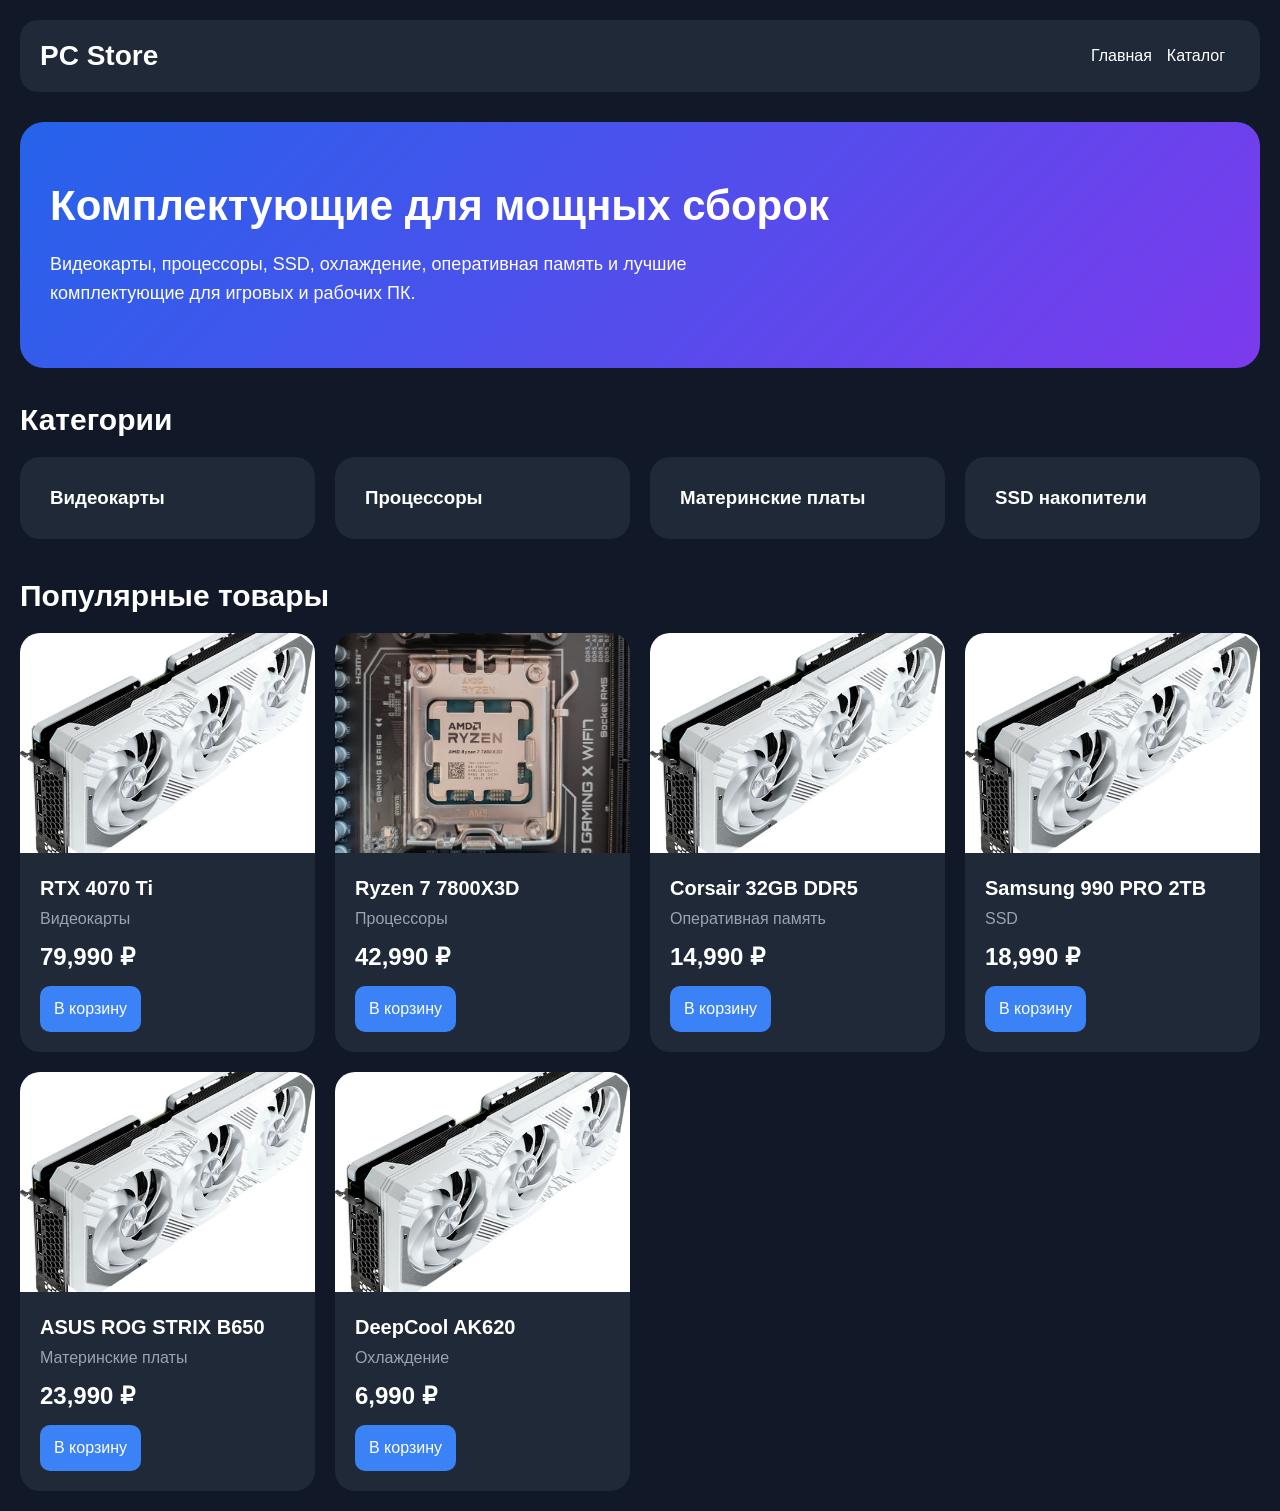
==== index.html @ b1fb172e "first commit" ====
<!DOCTYPE html>
<html lang="ru">
<head>
    <meta charset="UTF-8">
    <meta name="viewport" content="width=device-width, initial-scale=1.0">
    <title>PC Store</title>

    <link rel="stylesheet" href="css/style.css">
</head>
<body>

<div class="page">

    <header>
        <div class="nav">

            <div class="logo">
                <a href="index.html">PC Store</a> 
            </div>

            <div class="nav-links">
                <a href="index.html">Главная</a>
                <a href="catalog.html">Каталог</a>
                <div id="navProfile"></div>

            </div>

        </div>
    </header>

    <section class="hero">
        <h1>Комплектующие для мощных сборок</h1>

        <p>
            Видеокарты, процессоры, SSD, охлаждение,
            оперативная память и лучшие комплектующие
            для игровых и рабочих ПК.
        </p>
    </section>

    <section>
        <h2 class="section-title">Категории</h2>

        <div class="categories">

            <div class="category-card">
                <h3>Видеокарты</h3>
            </div>

            <div class="category-card">
                <h3>Процессоры</h3>
            </div>

            <div class="category-card">
                <h3>Материнские платы</h3>
            </div>

            <div class="category-card">
                <h3>SSD накопители</h3>
            </div>

        </div>
    </section>

    <section>
        <h2 class="section-title">Популярные товары</h2>

        <div class="products-grid" id="popularProducts"></div>
    </section>

</div>

<script src="data/users.js"></script>
<script src="data/products.js"></script>
<script src="js/app.js"></script>

</body>
</html>
---- css/style.css ----
/* Это база это base это основа */

:root {
    --color-black: #000;
    --color-white: #fff;
    --color-op-black: rgba(0, 0, 0, 0.6);
    --color-red: rgba(255, 51, 51, 1);
    --color-background: #111827;
}

* {
    margin: 0;
    padding: 0;
    box-sizing: border-box;
}

body {
    font-family: Arial, sans-serif;
    background: #111827;
    color: white;
    min-height: 100vh;
}

.container {
    width: 100%;
    max-width: 420px;
    margin: 60px auto;
    background: #1f2937;
    padding: 30px;
    border-radius: 16px;
}

h1 {
    margin-bottom: 25px;
    text-align: center;
}

form {
    display: flex;
    flex-direction: column;
    gap: 15px;
}

input {
    padding: 14px;
    border: none;
    border-radius: 10px;
    font-size: 16px;
}

button {
    padding: 14px;
    border: none;
    border-radius: 10px;
    background: #3b82f6;
    color: white;
    font-size: 16px;
    cursor: pointer;
    transition: 0.2s;
}

button:hover {
    background: #2563eb;
}

.link {
    text-align: center;
    margin-top: 15px;
}

.link a {
    color: #60a5fa;
    text-decoration: none;
}

.error {
    color: #ef4444;
    text-align: center;
}

.success {
    color: #22c55e;
    text-align: center;
}

/* ЛОГО */

.logo a {
    color: white;
    text-decoration: none;
}

.logo a:hover {
    color: white;
}
/* ----------------- */

/* -- NAVBAR -- */
.profile-link {
    display: flex;
    align-items: center;
    gap: 10px;
    text-decoration: none;
    color: white;
}

.avatar {
    width: 38px;
    height: 38px;
    border-radius: 50%;
    background: #2563eb;
    display: flex;
    align-items: center;
    justify-content: center;
    font-weight: bold;
}

.profile-link:hover {
    color: #60a5fa;
}
/* -- Авторизация Вход и Профиль -- */

.profile-page .container{
    max-width: 600px;
}

.profile-page button{
    margin-top: 15px;
}

.profile-info {
    display: flex;
    flex-direction: column;
    gap: 12px;
    margin-top: 20px;
}

.profile-card {
    background: #374151;
    padding: 15px;
    border-radius: 12px;
}

logout-btn{
    width: 100%;
    margin-top: 25px;
    background: #374151;
}

logout-btn:hover{
    background: #dc2626;
}
/* --------------------------- */

/* Главная страница и каталог */

.page {
    width: 100%;
    max-width: 1400px;
    margin: 0 auto;
    padding: 20px;
}

header {
    background: #1f2937;
    padding: 20px;
    border-radius: 18px;
    margin-bottom: 30px;
}

.nav {
    display: flex;
    justify-content: space-between;
    align-items: center;
    gap: 15px;
    flex-wrap: wrap;
}

.logo {
    font-size: 28px;
    font-weight: bold;
}

.nav-links {
    display: flex;
    gap: 15px;
    flex-wrap: wrap;
}

.nav-links a {
    color: white;
    text-decoration: none;
    transition: 0.2s;
}

.nav-links a:hover {
    color: #60a5fa;
}

.hero {
    background: linear-gradient(135deg, #2563eb, #7c3aed);
    padding: 60px 30px;
    border-radius: 24px;
    margin-bottom: 35px;
}

.hero h1 {
    font-size: 42px;
    margin-bottom: 20px;
    text-align: left;
}

.hero p {
    font-size: 18px;
    max-width: 700px;
    line-height: 1.6;
}

.section-title {
    margin-bottom: 20px;
    font-size: 30px;
}

.categories {
    display: grid;
    grid-template-columns: repeat(auto-fit, minmax(220px, 1fr));
    gap: 20px;
    margin-bottom: 40px;
}

.category-card {
    background: #1f2937;
    padding: 30px;
    border-radius: 20px;
    transition: 0.25s;
    cursor: pointer;
}

.category-card:hover {
    transform: translateY(-5px);
}

.products-grid {
    display: grid;
    grid-template-columns: repeat(auto-fit, minmax(260px, 1fr));
    gap: 20px;
}

.product-card {
    background: #1f2937;
    border-radius: 20px;
    overflow: hidden;
    transition: 0.25s;
}

.product-card:hover {
    transform: translateY(-5px);
}

.product-card img {
    width: 100%;
    height: 220px;
    object-fit: cover;
}

.product-content {
    padding: 20px;
}

.product-title {
    font-size: 20px;
    margin-bottom: 10px;
}

.product-category {
    color: #9ca3af;
    margin-bottom: 15px;
}

.product-price {
    font-size: 24px;
    font-weight: bold;
    margin-bottom: 15px;
}

.filters {
    display: flex;
    gap: 15px;
    margin-bottom: 25px;
    flex-wrap: wrap;
}

.filters input,
.filters select {
    flex: 1;
    min-width: 220px;
}

@media (max-width: 768px) {
    .hero {
        padding: 40px 20px;
    }

    .hero h1 {
        font-size: 30px;
    }

    .hero p {
        font-size: 16px;
    }

    .logo {
        font-size: 22px;
    }

    .section-title {
        font-size: 24px;
    }
}
/* --------------------- */
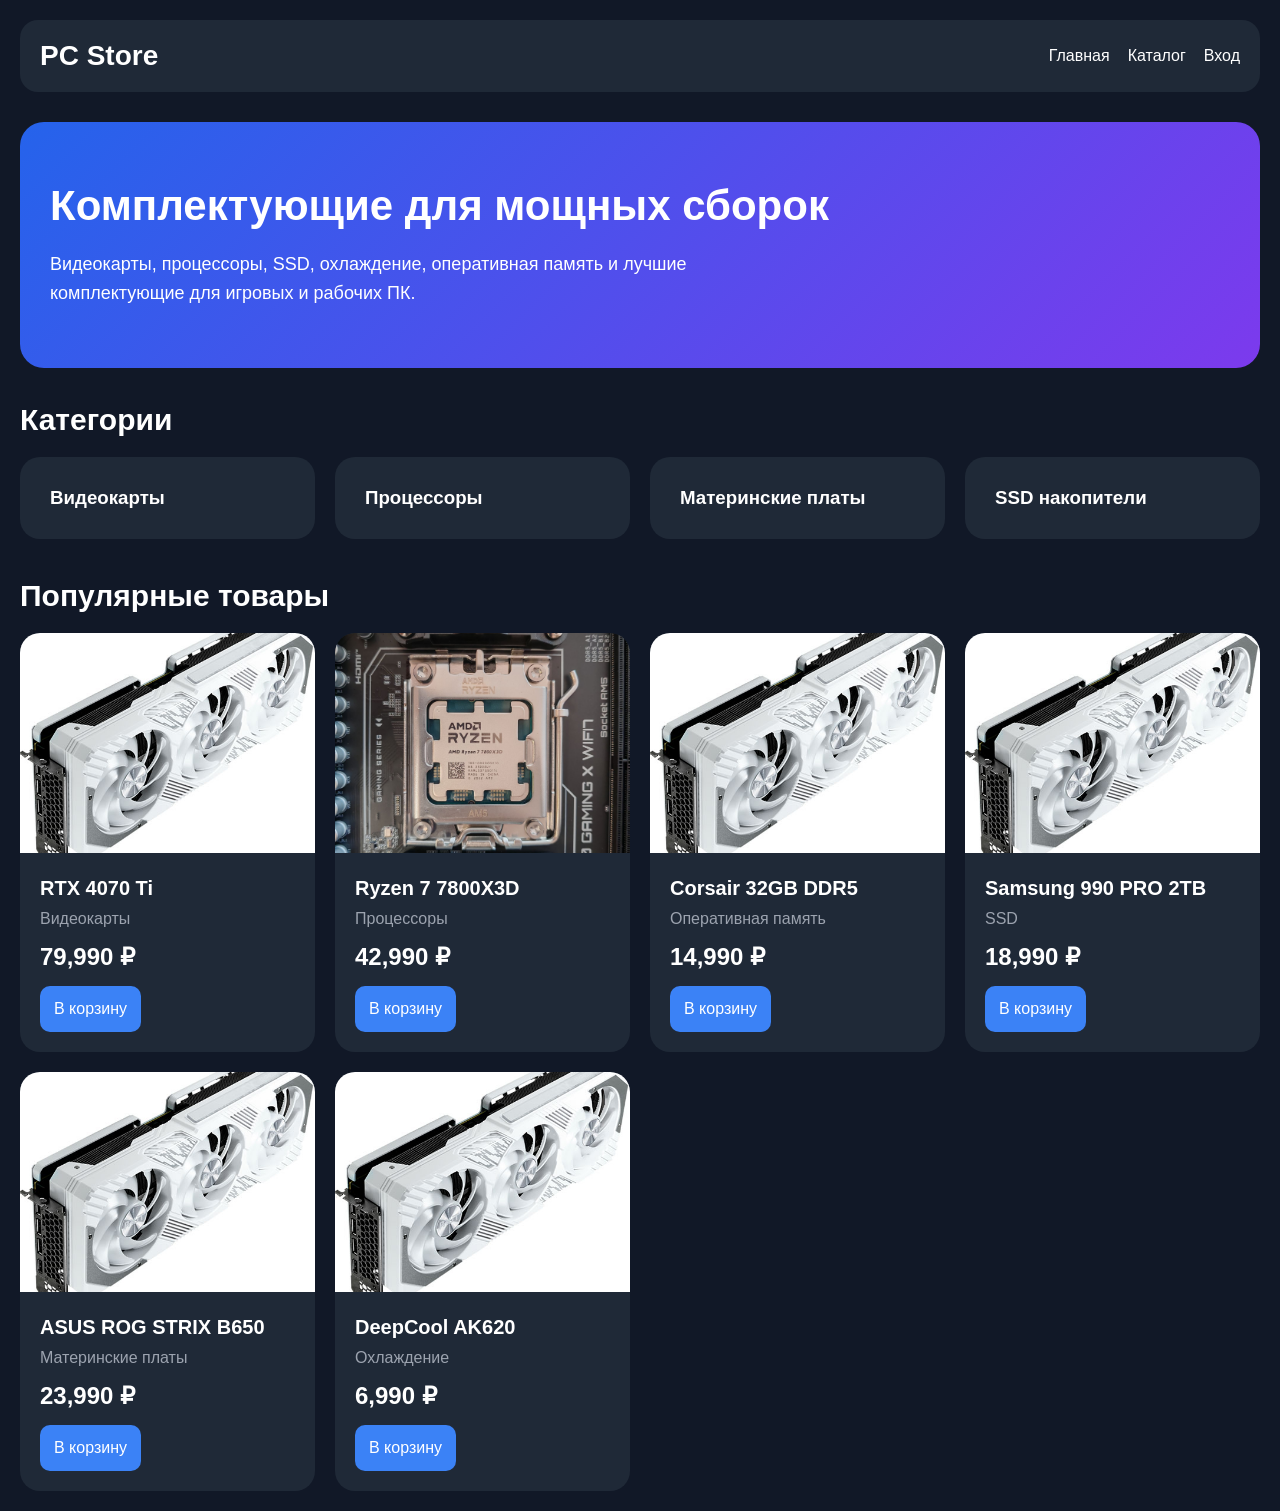
==== commit 0c372c78: "я чета сделав" ====
--- a/index.html
+++ b/index.html
@@ -22,7 +22,6 @@
                 <a href="index.html">Главная</a>
                 <a href="catalog.html">Каталог</a>
                 <div id="navProfile"></div>
-
             </div>
 
         </div>
@@ -71,6 +70,8 @@
 </div>
 
 <script src="data/users.js"></script>
+<script src="js/storage.js"></script>
+<script src="js/navbar.js"></script>
 <script src="data/products.js"></script>
 <script src="js/app.js"></script>
 
--- a/css/style.css
+++ b/css/style.css
@@ -1,11 +1,16 @@
 /* Это база это base это основа */
 
 :root {
-    --color-black: #000;
-    --color-white: #fff;
-    --color-op-black: rgba(0, 0, 0, 0.6);
-    --color-red: rgba(255, 51, 51, 1);
-    --color-background: #111827;
+    --bg-main: #111827;
+    --bg-secondary: #1f2937;
+    --bg-card: #374151;
+    --accent: #2563eb;
+    --accent-hover: #1d4ed8;
+    --danger: #dc2626;
+    --text-main: #ffffff;
+    --text-secondary: #9ca3af;
+    --border-radius: 20px;
+    --transition: 0.25s;
 }
 
 * {
@@ -16,7 +21,7 @@
 
 body {
     font-family: Arial, sans-serif;
-    background: #111827;
+    background: var(--bg-main);
     color: white;
     min-height: 100vh;
 }
@@ -25,7 +30,7 @@
     width: 100%;
     max-width: 420px;
     margin: 60px auto;
-    background: #1f2937;
+    background: var(--bg-secondary);
     padding: 30px;
     border-radius: 16px;
 }
@@ -60,7 +65,7 @@
 }
 
 button:hover {
-    background: #2563eb;
+    background: var(--accent);
 }
 
 .link {
@@ -96,6 +101,36 @@
 /* ----------------- */
 
 /* -- NAVBAR -- */
+
+.nav {
+    display: flex;
+    justify-content: space-between;
+    align-items: center;
+    gap: 15px;
+    flex-wrap: wrap;
+}
+
+.logo {
+    font-size: 28px;
+    font-weight: bold;
+}
+
+.nav-links {
+    display: flex;
+    align-items: center;
+    gap: 18px;
+    flex-wrap: wrap;
+}
+
+.nav-links a {
+    color: white;
+    text-decoration: none;
+    transition: 0.2s;
+}
+
+.nav-links a:hover {
+    color: #60a5fa;
+}
 .profile-link {
     display: flex;
     align-items: center;
@@ -108,7 +143,7 @@
     width: 38px;
     height: 38px;
     border-radius: 50%;
-    background: #2563eb;
+    background: var(--accent);
     display: flex;
     align-items: center;
     justify-content: center;
@@ -136,7 +171,7 @@
 }
 
 .profile-card {
-    background: #374151;
+    background: var(--bg-card);
     padding: 15px;
     border-radius: 12px;
 }
@@ -144,7 +179,7 @@
 logout-btn{
     width: 100%;
     margin-top: 25px;
-    background: #374151;
+    background: var(--bg-card)
 }
 
 logout-btn:hover{
@@ -162,39 +197,10 @@
 }
 
 header {
-    background: #1f2937;
+    background: var(--bg-secondary);
     padding: 20px;
     border-radius: 18px;
     margin-bottom: 30px;
-}
-
-.nav {
-    display: flex;
-    justify-content: space-between;
-    align-items: center;
-    gap: 15px;
-    flex-wrap: wrap;
-}
-
-.logo {
-    font-size: 28px;
-    font-weight: bold;
-}
-
-.nav-links {
-    display: flex;
-    gap: 15px;
-    flex-wrap: wrap;
-}
-
-.nav-links a {
-    color: white;
-    text-decoration: none;
-    transition: 0.2s;
-}
-
-.nav-links a:hover {
-    color: #60a5fa;
 }
 
 .hero {
@@ -229,7 +235,7 @@
 }
 
 .category-card {
-    background: #1f2937;
+    background: var(--bg-secondary);
     padding: 30px;
     border-radius: 20px;
     transition: 0.25s;
@@ -247,7 +253,7 @@
 }
 
 .product-card {
-    background: #1f2937;
+    background: var(--bg-secondary);
     border-radius: 20px;
     overflow: hidden;
     transition: 0.25s;
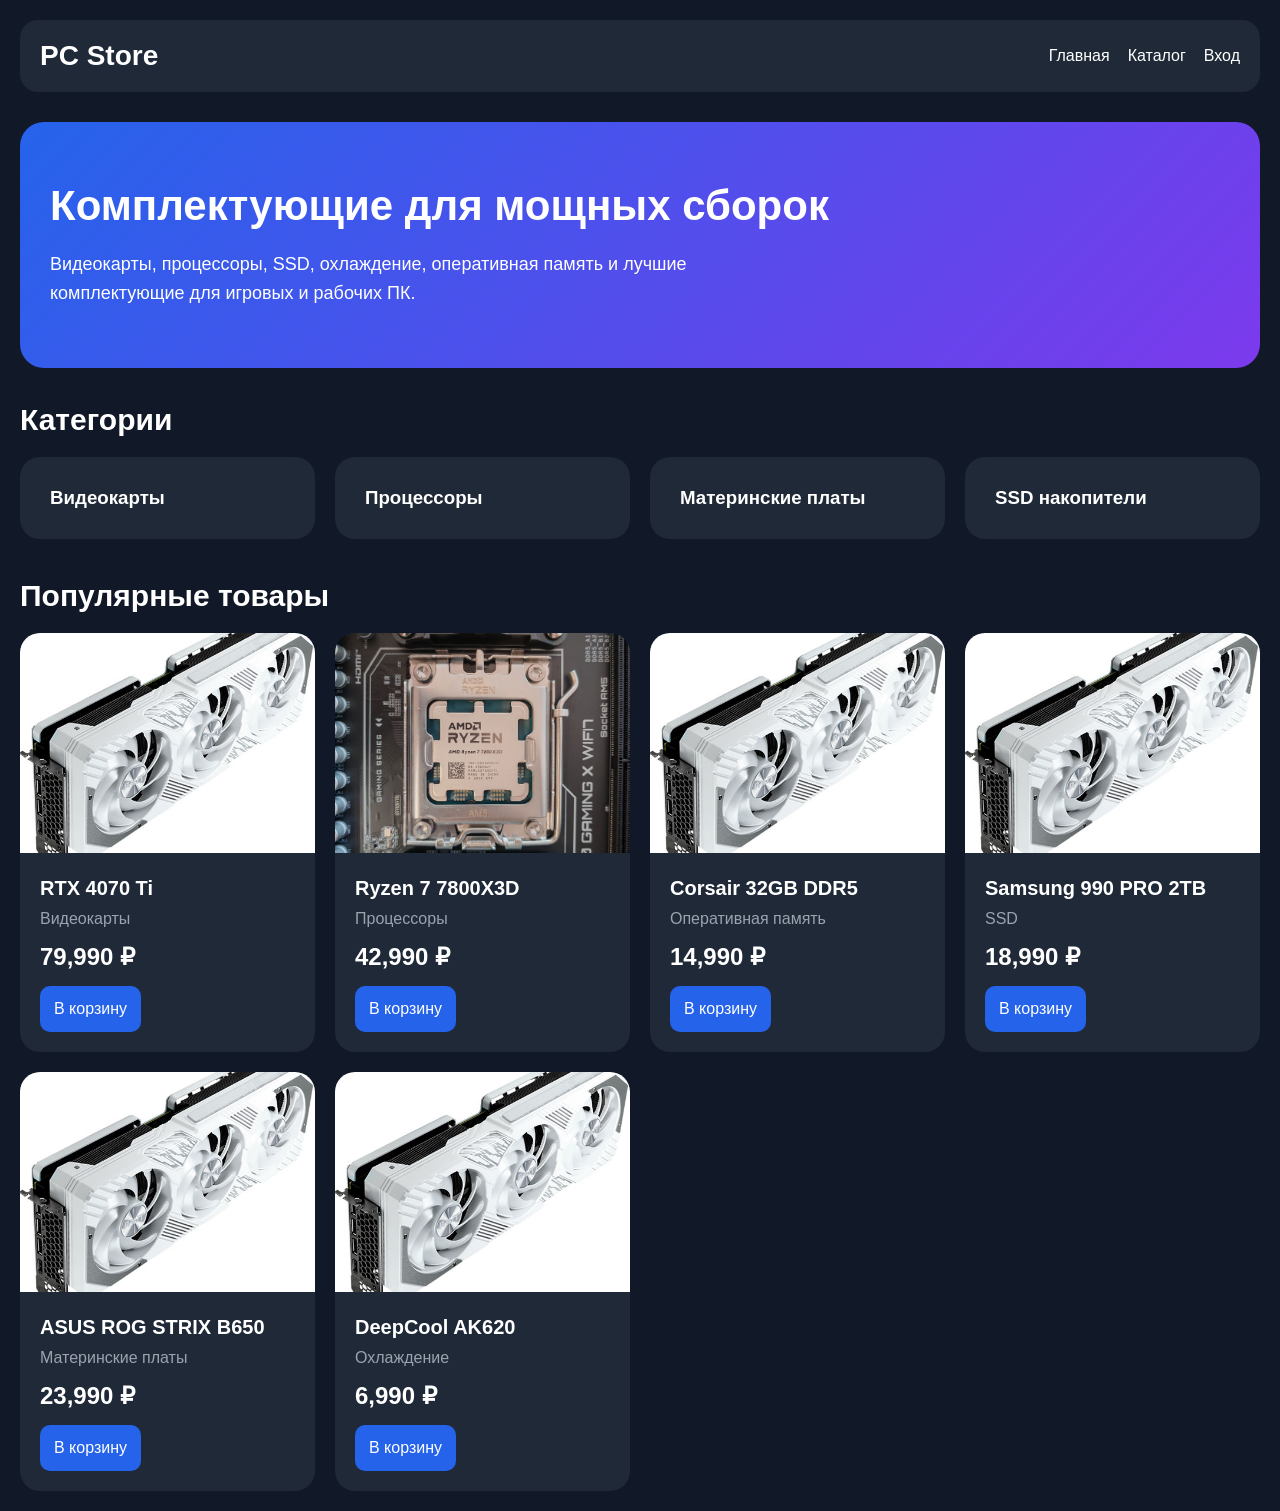
==== commit 019a6dde: "перед глобальными изменениями карточек корзины и избранного" ====
--- a/index.html
+++ b/index.html
@@ -10,10 +10,8 @@
 <body>
 
 <div class="page">
-
     <header>
         <div class="nav">
-
             <div class="logo">
                 <a href="index.html">PC Store</a> 
             </div>
@@ -23,25 +21,17 @@
                 <a href="catalog.html">Каталог</a>
                 <div id="navProfile"></div>
             </div>
-
         </div>
     </header>
 
     <section class="hero">
         <h1>Комплектующие для мощных сборок</h1>
-
-        <p>
-            Видеокарты, процессоры, SSD, охлаждение,
-            оперативная память и лучшие комплектующие
-            для игровых и рабочих ПК.
-        </p>
+        <p>Видеокарты, процессоры, SSD, охлаждение, оперативная память и лучшие комплектующие для игровых и рабочих ПК.</p>
     </section>
 
     <section>
         <h2 class="section-title">Категории</h2>
-
         <div class="categories">
-
             <div class="category-card">
                 <h3>Видеокарты</h3>
             </div>
@@ -57,16 +47,13 @@
             <div class="category-card">
                 <h3>SSD накопители</h3>
             </div>
-
         </div>
     </section>
 
     <section>
         <h2 class="section-title">Популярные товары</h2>
-
         <div class="products-grid" id="popularProducts"></div>
     </section>
-
 </div>
 
 <script src="data/users.js"></script>
--- a/css/style.css
+++ b/css/style.css
@@ -7,6 +7,7 @@
     --accent: #2563eb;
     --accent-hover: #1d4ed8;
     --danger: #dc2626;
+    --success: #22c55e;
     --text-main: #ffffff;
     --text-secondary: #9ca3af;
     --border-radius: 20px;
@@ -57,7 +58,7 @@
     padding: 14px;
     border: none;
     border-radius: 10px;
-    background: #3b82f6;
+    background: var(--accent);
     color: white;
     font-size: 16px;
     cursor: pointer;
@@ -74,17 +75,17 @@
 }
 
 .link a {
-    color: #60a5fa;
+    color: var(--accent);
     text-decoration: none;
 }
 
 .error {
-    color: #ef4444;
+    color: var(--danger);
     text-align: center;
 }
 
 .success {
-    color: #22c55e;
+    color: var(--success);
     text-align: center;
 }
 
@@ -129,7 +130,7 @@
 }
 
 .nav-links a:hover {
-    color: #60a5fa;
+    color: var(--accent-hover);
 }
 .profile-link {
     display: flex;
@@ -151,8 +152,9 @@
 }
 
 .profile-link:hover {
-    color: #60a5fa;
-}
+    color: var(--accent-hover)
+}
+
 /* -- Авторизация Вход и Профиль -- */
 
 .profile-page .container{
@@ -183,7 +185,7 @@
 }
 
 logout-btn:hover{
-    background: #dc2626;
+    background: var(--danger);
 }
 /* --------------------------- */
 
@@ -279,7 +281,7 @@
 }
 
 .product-category {
-    color: #9ca3af;
+    color: var(--text-secondary);
     margin-bottom: 15px;
 }
 
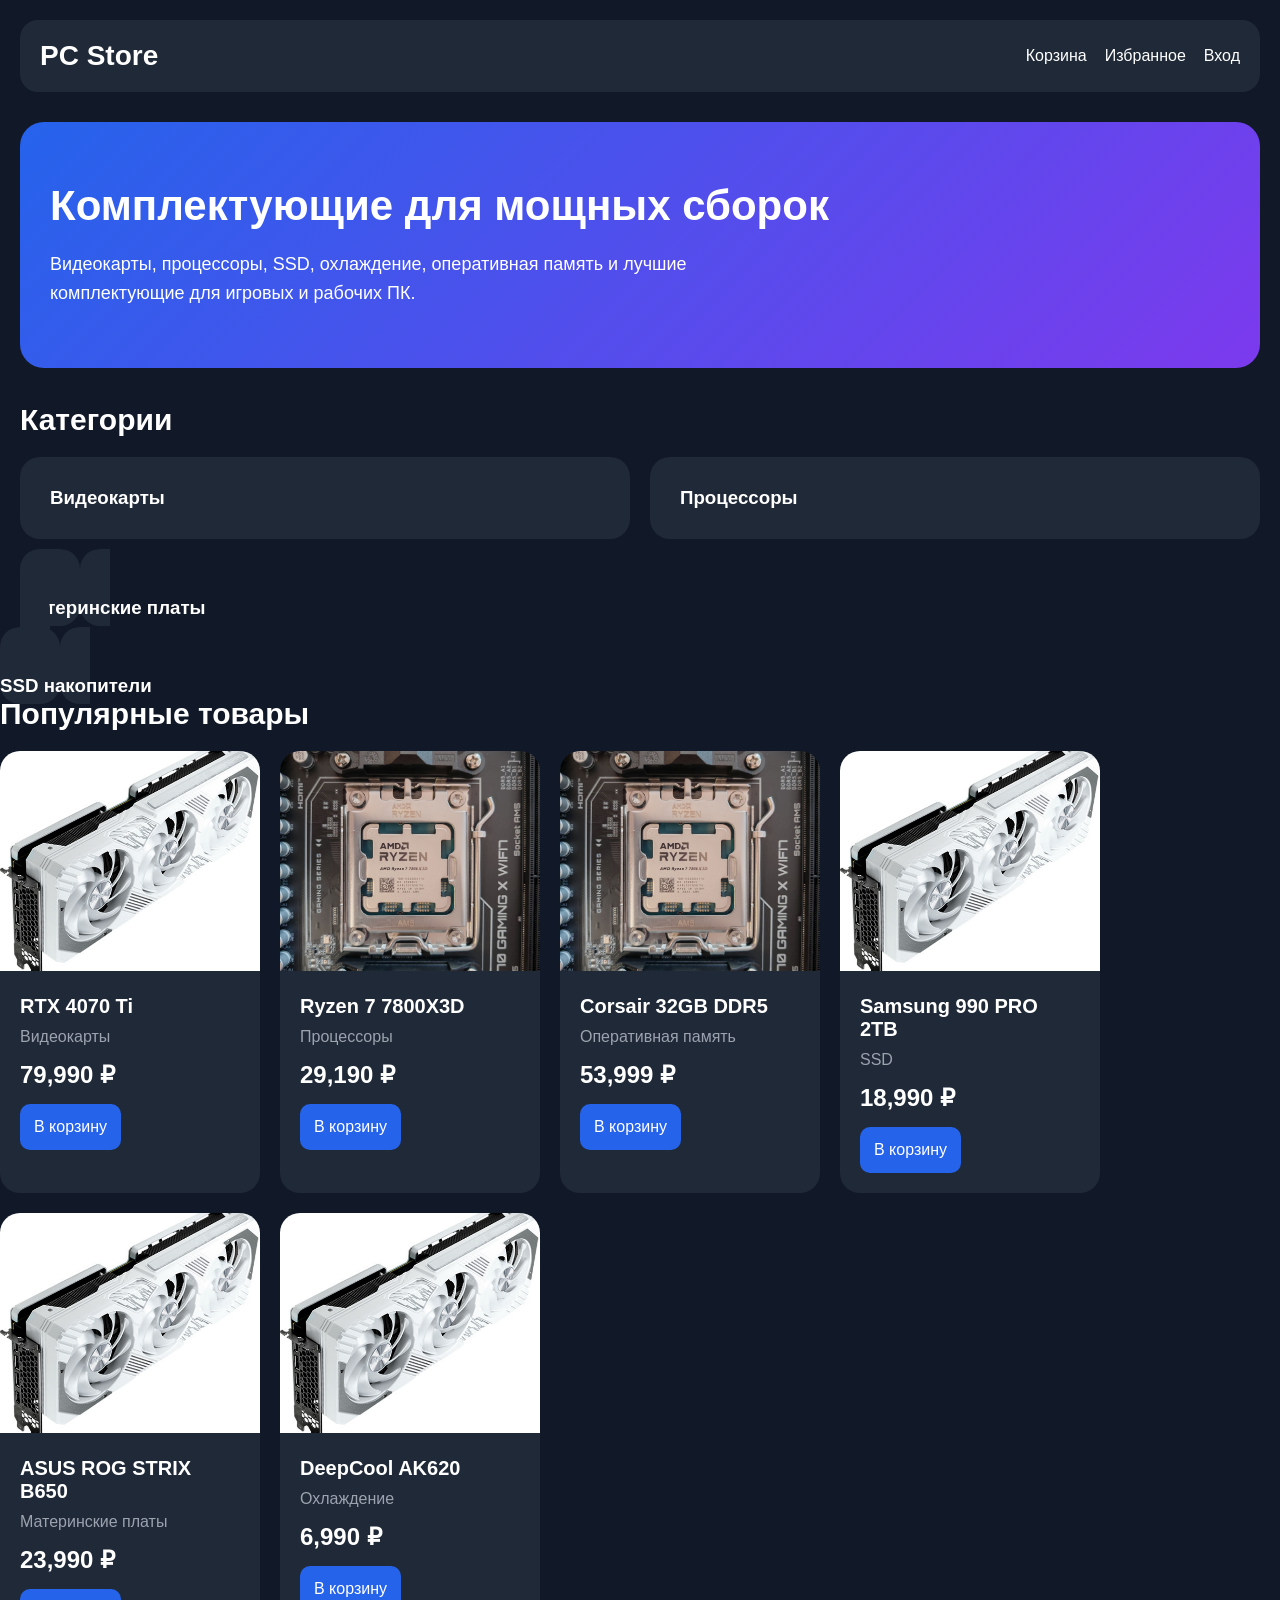
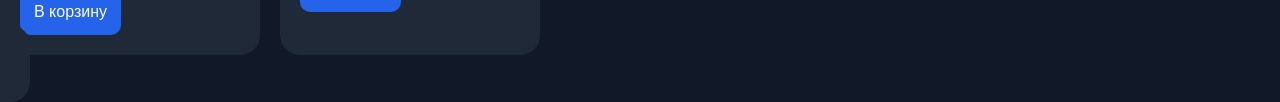
==== commit ab12a900: "я устала" ====
--- a/index.html
+++ b/index.html
@@ -17,8 +17,10 @@
             </div>
 
             <div class="nav-links">
-                <a href="index.html">Главная</a>
-                <a href="catalog.html">Каталог</a>
+                <a href="cart.html">Корзина</a>
+
+                <a href="favorites.html">Избранное</a>
+
                 <div id="navProfile"></div>
             </div>
         </div>
@@ -32,19 +34,19 @@
     <section>
         <h2 class="section-title">Категории</h2>
         <div class="categories">
-            <div class="category-card">
+            <a href="catalog.html?category=Видеокарты" class="category-card">
                 <h3>Видеокарты</h3>
-            </div>
+            </a>
 
-            <div class="category-card">
+            <a href="catalog.html?category=Процессоры" class="category-card">
                 <h3>Процессоры</h3>
             </div>
 
-            <div class="category-card">
+            <a href="catalog.html?category=Материнские-платы" class="category-card">
                 <h3>Материнские платы</h3>
             </div>
 
-            <div class="category-card">
+            <a href="catalog.html?category=SSD-накопители" class="category-card">
                 <h3>SSD накопители</h3>
             </div>
         </div>
@@ -56,11 +58,18 @@
     </section>
 </div>
 
+<div class="modal-overlay" id="modalOverlay">
+    <div class="modal" id="productModal"></div>
+</div>
+
 <script src="data/users.js"></script>
 <script src="js/storage.js"></script>
 <script src="js/navbar.js"></script>
 <script src="data/products.js"></script>
 <script src="js/app.js"></script>
+<script src="js/modal.js"></script>
+<script src="js/cart.js"></script>
+<script src="js/favorites.js"></script>
 
 </body>
 </html>
--- a/css/style.css
+++ b/css/style.css
@@ -66,7 +66,7 @@
 }
 
 button:hover {
-    background: var(--accent);
+    background: var(--accent-hover);
 }
 
 .link {
@@ -178,13 +178,13 @@
     border-radius: 12px;
 }
 
-logout-btn{
+.logout-btn{
     width: 100%;
     margin-top: 25px;
     background: var(--bg-card)
 }
 
-logout-btn:hover{
+.logout-btn:hover{
     background: var(--danger);
 }
 /* --------------------------- */
@@ -242,7 +242,11 @@
     border-radius: 20px;
     transition: 0.25s;
     cursor: pointer;
-}
+    text-decoration: none;
+    color: var(--text-main);
+}
+
+
 
 .category-card:hover {
     transform: translateY(-5px);
@@ -250,7 +254,7 @@
 
 .products-grid {
     display: grid;
-    grid-template-columns: repeat(auto-fit, minmax(260px, 1fr));
+    grid-template-columns: repeat(auto-fill, minmax(260px, 260px));
     gap: 20px;
 }
 
@@ -327,3 +331,68 @@
 }
 /* --------------------- */
 
+/* Модалка ака всплывающая подробная карточка товара */
+.modal-overlay {
+    position: fixed;
+    inset: 0;
+    background: rgba(0,0,0,0.7);
+
+    display: none;
+
+    align-items: center;
+    justify-content: center;
+
+    padding: 20px;
+
+    z-index: 1000;
+}
+
+.modal-overlay.active {
+    display: flex;
+}
+
+.modal {
+    width: 100%;
+    max-width: 900px;
+
+    background: var(--bg-secondary);
+
+    border-radius: 24px;
+
+    padding: 30px;
+
+    max-height: 90vh;
+
+    overflow-y: auto;
+}
+
+.modal img {
+    width: 100%;
+    border-radius: 18px;
+    margin-bottom: 20px;
+}
+
+.old-price {
+    color: var(--text-secondary);
+    text-decoration: line-through;
+}
+
+.discount {
+    color: var(--danger);
+    font-weight: bold;
+}
+
+.specs {
+    margin-top: 20px;
+}
+
+.specs p {
+    margin-bottom: 10px;
+}
+
+.modal-actions {
+    display: flex;
+    gap: 15px;
+    margin-top: 25px;
+    flex-wrap: wrap;
+}
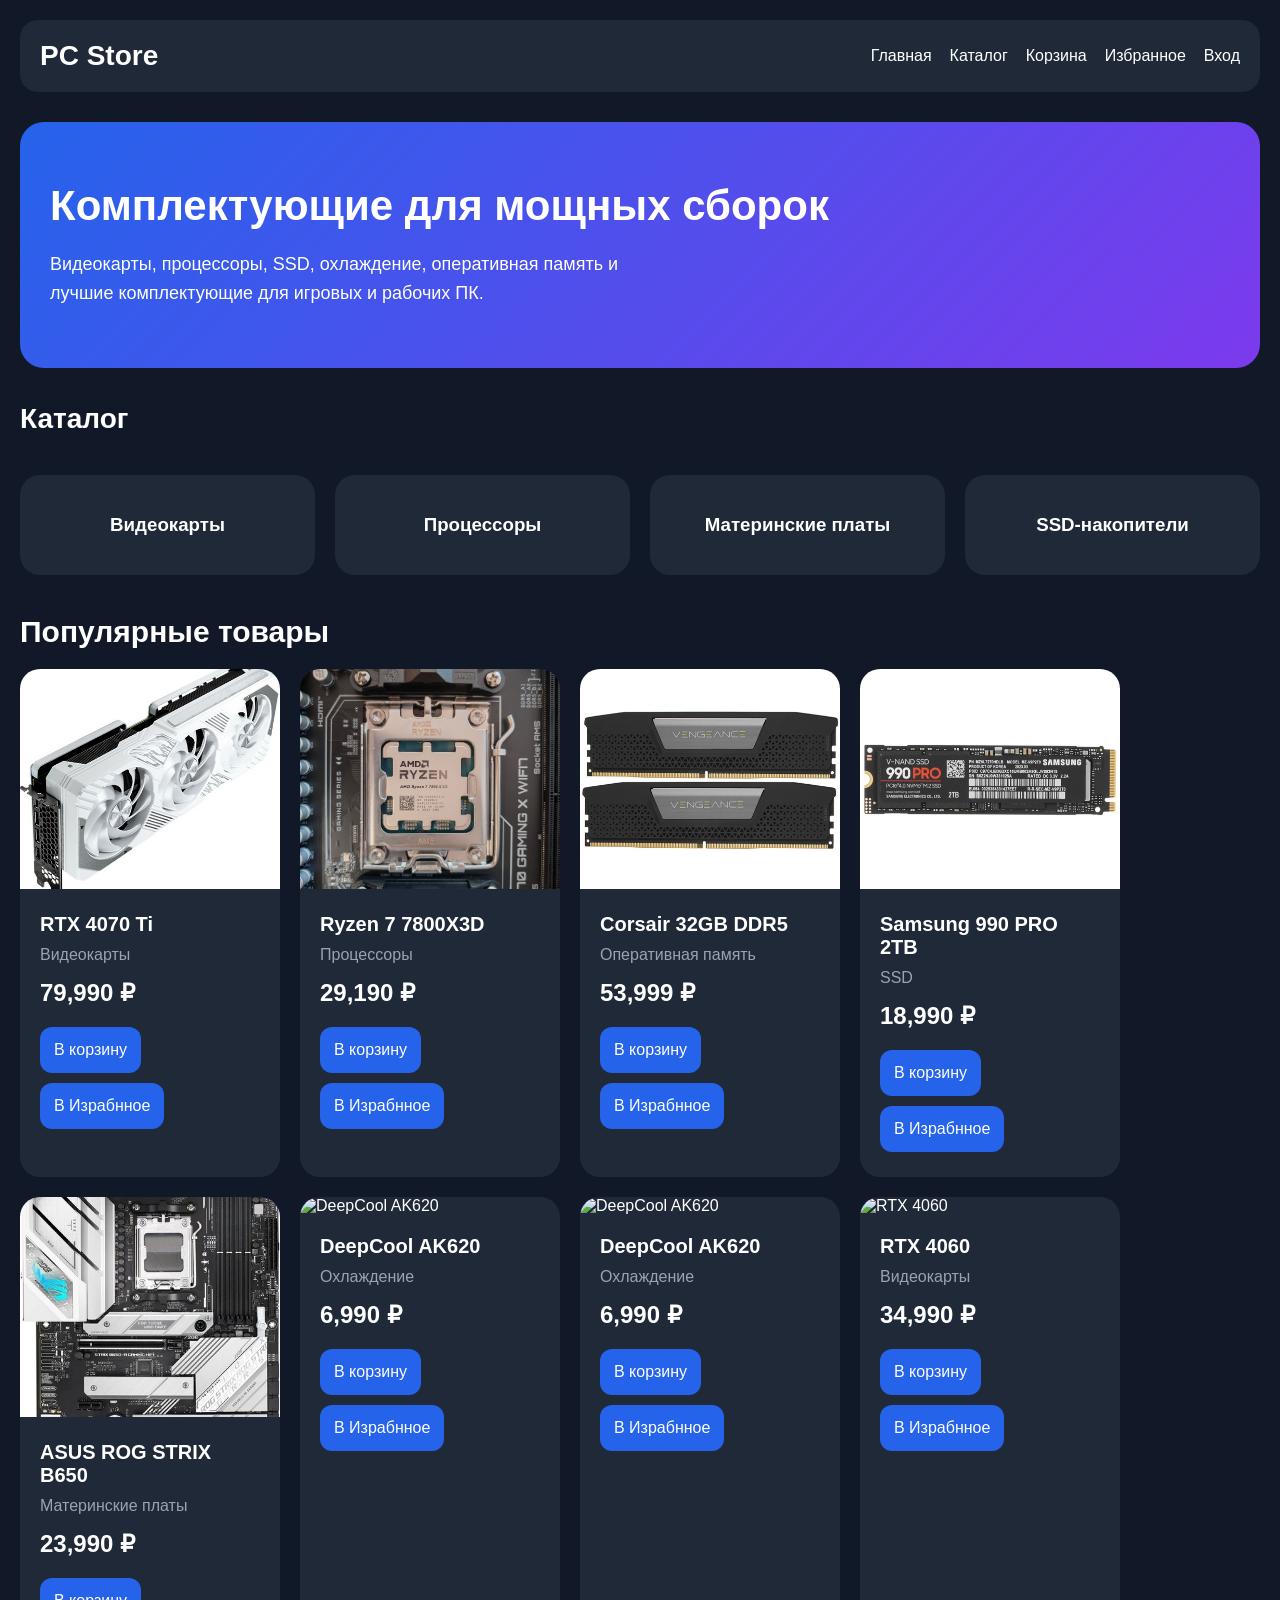
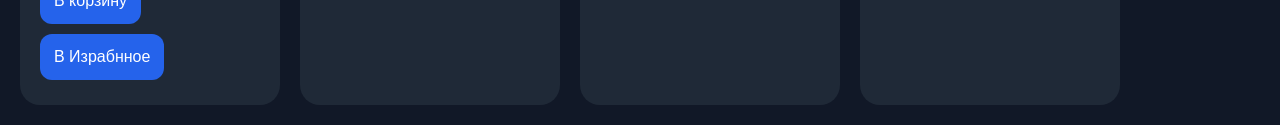
==== commit 8e143e23: "сделаны избр и корзина но сомнительно" ====
--- a/index.html
+++ b/index.html
@@ -16,9 +16,31 @@
                 <a href="index.html">PC Store</a> 
             </div>
 
+            <!-- Потом сделай тут норм поиск -->
+
+            <!-- <div class="filters">
+                <input type="text" id="searchInput" placeholder="Поиск товаров...">
+
+                <select id="categoryFilter">
+                    <option value="">Все категории</option>
+                    <option value="Видеокарты">Видеокарты</option>
+                    <option value="Процессоры">Процессоры</option>
+                    <option value="SSD">SSD</option>
+                    <option value="Материнские платы">Материнские платы</option>
+                </select>
+
+                <select id="sortSelect">
+                    <option value="">Без сортировки</option>
+                    <option value="priceAsc">Цена ↑</option>
+                    <option value="priceDesc">Цена ↓</option>
+                    <option value="rating">Рейтинг</option>
+                </select>
+            </div> -->
+
             <div class="nav-links">
+                <a href="index.html">Главная</a>
+                <a href="catalog.html">Каталог</a>
                 <a href="cart.html">Корзина</a>
-
                 <a href="favorites.html">Избранное</a>
 
                 <div id="navProfile"></div>
@@ -28,27 +50,28 @@
 
     <section class="hero">
         <h1>Комплектующие для мощных сборок</h1>
-        <p>Видеокарты, процессоры, SSD, охлаждение, оперативная память и лучшие комплектующие для игровых и рабочих ПК.</p>
+        <p>Видеокарты, процессоры, SSD, охлаждение, оперативная память и<br>лучшие комплектующие для игровых и рабочих ПК.</p>
     </section>
 
     <section>
-        <h2 class="section-title">Категории</h2>
+        <div class="logo"><a href="catalog.html"  class="logo">Каталог</a></div>
         <div class="categories">
+
             <a href="catalog.html?category=Видеокарты" class="category-card">
                 <h3>Видеокарты</h3>
             </a>
 
             <a href="catalog.html?category=Процессоры" class="category-card">
                 <h3>Процессоры</h3>
-            </div>
+            </a>
 
-            <a href="catalog.html?category=Материнские-платы" class="category-card">
+            <a href="catalog.html?category=Материнские платы" class="category-card">
                 <h3>Материнские платы</h3>
-            </div>
+            </a>
 
-            <a href="catalog.html?category=SSD-накопители" class="category-card">
-                <h3>SSD накопители</h3>
-            </div>
+            <a href="catalog.html?category=SSD" class="category-card">
+                <h3>SSD-накопители</h3>
+            </a>
         </div>
     </section>
 
@@ -69,6 +92,7 @@
 <script src="js/app.js"></script>
 <script src="js/modal.js"></script>
 <script src="js/cart.js"></script>
+<script src="js/catalog.js"></script>
 <script src="js/favorites.js"></script>
 
 </body>
--- a/css/style.css
+++ b/css/style.css
@@ -1,4 +1,4 @@
-/* Это база это base это основа */
+/* -- Это база это base это основа -- */
 
 :root {
     --bg-main: #111827;
@@ -11,7 +11,7 @@
     --text-main: #ffffff;
     --text-secondary: #9ca3af;
     --border-radius: 20px;
-    --transition: 0.25s;
+    --transition: 0.2s;
 }
 
 * {
@@ -47,22 +47,27 @@
     gap: 15px;
 }
 
-input {
+input,
+select {
     padding: 14px;
-    border: none;
-    border-radius: 10px;
+    border-radius: 12px;
     font-size: 16px;
+    background: white;
+    color: black;
+    outline: none;
+    cursor: pointer;
 }
 
 button {
     padding: 14px;
     border: none;
-    border-radius: 10px;
+    border-radius: 12px;
     background: var(--accent);
     color: white;
     font-size: 16px;
     cursor: pointer;
-    transition: 0.2s;
+    transition: var(--transition);
+    margin: 5px 0;
 }
 
 button:hover {
@@ -88,8 +93,9 @@
     color: var(--success);
     text-align: center;
 }
-
-/* ЛОГО */
+/* ---------------------- */
+
+/* -- ЛОГО -- */
 
 .logo a {
     color: white;
@@ -126,7 +132,7 @@
 .nav-links a {
     color: white;
     text-decoration: none;
-    transition: 0.2s;
+    transition: var(--transition);
 }
 
 .nav-links a:hover {
@@ -154,8 +160,10 @@
 .profile-link:hover {
     color: var(--accent-hover)
 }
-
-/* -- Авторизация Вход и Профиль -- */
+/* --------------------------- */
+
+
+/* -- АВТОРИЗАЦИЯ, ВХОД И ПРОФИЛЬ -- */
 
 .profile-page .container{
     max-width: 600px;
@@ -189,7 +197,7 @@
 }
 /* --------------------------- */
 
-/* Главная страница и каталог */
+/* -- ГЛАВНАЯ И КАТАЛОГ -- */
 
 .page {
     width: 100%;
@@ -231,22 +239,24 @@
 
 .categories {
     display: grid;
-    grid-template-columns: repeat(auto-fit, minmax(220px, 1fr));
+    grid-template-columns: repeat(auto-fit, minmax(260px, 1fr));
     gap: 20px;
-    margin-bottom: 40px;
+    margin: 40px 0;
 }
 
 .category-card {
     background: var(--bg-secondary);
     padding: 30px;
     border-radius: 20px;
-    transition: 0.25s;
+    transition: var(--transition);
     cursor: pointer;
     text-decoration: none;
     color: var(--text-main);
-}
-
-
+    min-height: 100px;
+    display: flex;
+    align-items: center;
+    justify-content: center;
+}
 
 .category-card:hover {
     transform: translateY(-5px);
@@ -262,7 +272,7 @@
     background: var(--bg-secondary);
     border-radius: 20px;
     overflow: hidden;
-    transition: 0.25s;
+    transition: var(--transition);
 }
 
 .product-card:hover {
@@ -270,6 +280,7 @@
 }
 
 .product-card img {
+    aspect-ratio: 1/1;
     width: 100%;
     height: 220px;
     object-fit: cover;
@@ -331,7 +342,7 @@
 }
 /* --------------------- */
 
-/* Модалка ака всплывающая подробная карточка товара */
+/* -- Модалка ака всплывающая карточка товара -- */
 .modal-overlay {
     position: fixed;
     inset: 0;
@@ -395,4 +406,105 @@
     gap: 15px;
     margin-top: 25px;
     flex-wrap: wrap;
-}+}
+/* ------------------ */
+
+
+/* -- КОРЗИНА И ИЗБРАННРОЕ -- */
+.shop-layout{
+    display: grid;
+    grid-template-columns: 1fr 320px;
+    gap: 25px;
+    align-items: start;
+}
+
+.shop-items{
+    display: flex;
+    flex-direction: column;
+    gap: 20px;
+}
+
+.shop-card{
+    background: var(--bg-secondary);
+    border-radius: 20px;
+    padding: 20px;
+    display: flex;
+    gap: 20px;
+    align-items: center;
+    transition: var(--transition);
+}
+
+.shop-card:hover{
+    transform: translateY(-3px);
+}
+
+.shop-card img{
+    width: 140px;
+    height: 140px;
+    object-fit: cover;
+    border-radius: 16px;
+}
+
+shop-info {
+    flex: 1;
+}
+
+.shop-info h3 {
+    margin-bottom: 10px;
+}
+
+.shop-info p {
+    margin-bottom: 8px;
+}
+
+.shop-actions {
+    display: flex;
+    gap: 12px;
+    flex-wrap: wrap;
+    margin-top: 15px;
+}
+
+.shop-summary {
+    background: var(--bg-secondary);
+    border-radius: 20px;
+    padding: 25px;
+    position: sticky;
+    top: 20px;
+}
+
+.shop-summary p {
+    margin-bottom: 15px;
+}
+
+.shop-summary h2 {
+    margin-bottom: 20px;
+}
+
+.empty-text {
+    color: var(--text-secondary);
+    font-size: 18px;
+
+}
+
+@media (max-width: 900px) {
+    .shop-layout {
+        grid-template-columns: 1fr;
+    }
+
+    .shop-summary {
+        position: static;
+    }
+}
+
+@media (max-width: 650px) {
+    .shop-card {
+        flex-direction: column;
+        align-items: flex-start;
+    }
+
+    .shop-card img {
+        width: 100%;
+        height: auto;
+    }
+}
+/* --------------------------- */
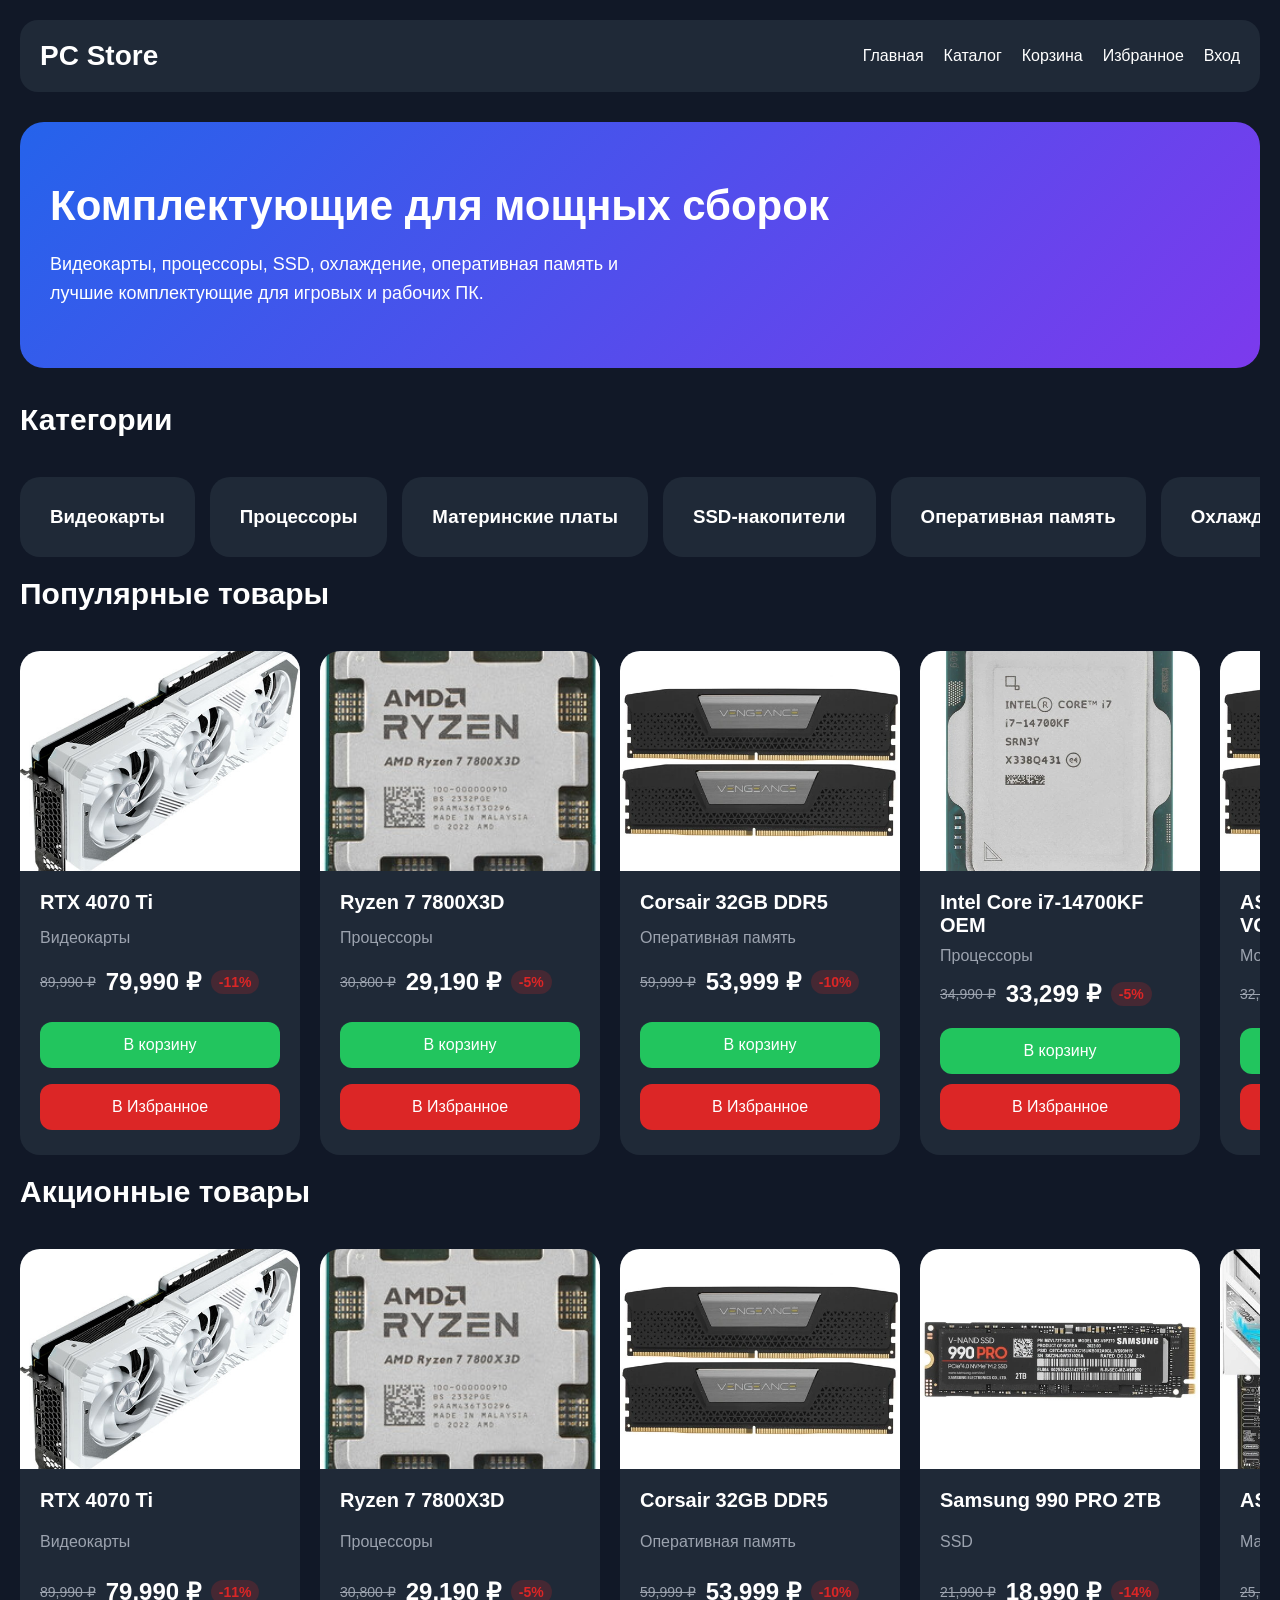
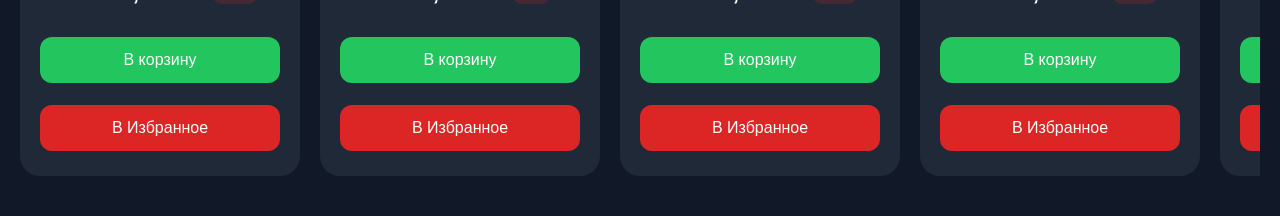
==== commit e82b8303: "остались последние штрихи, все категории добавлены добавь товары" ====
--- a/index.html
+++ b/index.html
@@ -16,27 +16,6 @@
                 <a href="index.html">PC Store</a> 
             </div>
 
-            <!-- Потом сделай тут норм поиск -->
-
-            <!-- <div class="filters">
-                <input type="text" id="searchInput" placeholder="Поиск товаров...">
-
-                <select id="categoryFilter">
-                    <option value="">Все категории</option>
-                    <option value="Видеокарты">Видеокарты</option>
-                    <option value="Процессоры">Процессоры</option>
-                    <option value="SSD">SSD</option>
-                    <option value="Материнские платы">Материнские платы</option>
-                </select>
-
-                <select id="sortSelect">
-                    <option value="">Без сортировки</option>
-                    <option value="priceAsc">Цена ↑</option>
-                    <option value="priceDesc">Цена ↓</option>
-                    <option value="rating">Рейтинг</option>
-                </select>
-            </div> -->
-
             <div class="nav-links">
                 <a href="index.html">Главная</a>
                 <a href="catalog.html">Каталог</a>
@@ -54,9 +33,8 @@
     </section>
 
     <section>
-        <div class="logo"><a href="catalog.html"  class="logo">Каталог</a></div>
-        <div class="categories">
-
+        <h2 class="section-title">Категории</h2>
+        <div class="categories-slider">
             <a href="catalog.html?category=Видеокарты" class="category-card">
                 <h3>Видеокарты</h3>
             </a>
@@ -72,12 +50,49 @@
             <a href="catalog.html?category=SSD" class="category-card">
                 <h3>SSD-накопители</h3>
             </a>
+
+            <a href="catalog.html?category=Оперативная память" class="category-card">
+                <h3>Оперативная память</h3>
+            </a>
+
+            <a href="catalog.html?category=Охлаждение" class="category-card">
+                <h3>Охлаждение</h3>
+            </a>
+
+            <a href="catalog.html?category=Корпуса" class="category-card">
+                <h3>Корпуса</h3>
+            </a>
+
+            <a href="catalog.html?category=Блоки питания" class="category-card">
+                <h3>Блоки питания</h3>
+            </a>
+
+            <a href="catalog.html?category=Мониторы" class="category-card">
+                <h3>Мониторы</h3>
+            </a>
+
+            <a href="catalog.html?category=Клавиатуры" class="category-card">
+                <h3>Клавиатуры</h3>
+            </a>
+
+            <a href="catalog.html?category=Мыши" class="category-card">
+                <h3>Мыши</h3>
+            </a>
+
+            <a href="catalog.html?category=Аксессуары" class="category-card">
+                <h3>Аксессуары</h3>
+            </a>
         </div>
     </section>
 
     <section>
         <h2 class="section-title">Популярные товары</h2>
-        <div class="products-grid" id="popularProducts"></div>
+        <div class="popular-products-slider" id="popularProducts"></div>
+    </section>
+
+    <section>
+        <h2 class="section-title">Акционные товары</h2>
+        <div class="popular-products-slider" id="discountProducts"></div>
     </section>
 </div>
 
--- a/css/style.css
+++ b/css/style.css
@@ -10,6 +10,7 @@
     --success: #22c55e;
     --text-main: #ffffff;
     --text-secondary: #9ca3af;
+    --text-placeholder: #6b7280;
     --border-radius: 20px;
     --transition: 0.2s;
 }
@@ -56,6 +57,10 @@
     color: black;
     outline: none;
     cursor: pointer;
+}
+
+input::placeholder {
+    color: var(--text-placeholder);
 }
 
 button {
@@ -74,6 +79,32 @@
     background: var(--accent-hover);
 }
 
+.btn-cart {
+    background: var(--success);
+}
+
+.btn-cart:hover {
+    background: #16a34a;
+}
+
+.btn-favorites {
+    background: var(--danger);
+}
+
+.btn-favorites:hover {
+    background: #b91c1c;
+}
+
+.btn-delete {
+    background: var(--bg-card);
+    color: var(--text-secondary);
+}
+
+.btn-delete:hover {
+    background: var(--danger);
+    color: white;
+}
+
 .link {
     text-align: center;
     margin-top: 15px;
@@ -113,7 +144,7 @@
     display: flex;
     justify-content: space-between;
     align-items: center;
-    gap: 15px;
+    gap: 20px;
     flex-wrap: wrap;
 }
 
@@ -125,7 +156,7 @@
 .nav-links {
     display: flex;
     align-items: center;
-    gap: 18px;
+    gap: 20px;
     flex-wrap: wrap;
 }
 
@@ -237,35 +268,107 @@
     font-size: 30px;
 }
 
-.categories {
-    display: grid;
-    grid-template-columns: repeat(auto-fit, minmax(260px, 1fr));
-    gap: 20px;
-    margin: 40px 0;
+.categories-slider {
+    display: flex;
+    gap: 15px;
+    overflow-x: auto;
+    padding: 20px 0;
+    scroll-behavior: smooth;
+    -webkit-overflow-scrolling: touch;
+}
+
+.categories-slider::-webkit-scrollbar {
+    height: 8px;
+}
+
+.categories-slider::-webkit-scrollbar-track {
+    background: var(--bg-secondary);
+    border-radius: 4px;
+}
+
+.categories-slider::-webkit-scrollbar-thumb {
+    background: var(--accent);
+    border-radius: 4px;
 }
 
 .category-card {
     background: var(--bg-secondary);
-    padding: 30px;
+    padding: 20px 30px;
     border-radius: 20px;
     transition: var(--transition);
     cursor: pointer;
     text-decoration: none;
     color: var(--text-main);
-    min-height: 100px;
+    min-height: 80px;
     display: flex;
     align-items: center;
     justify-content: center;
+    flex: 0 0 auto;
+    white-space: nowrap;
 }
 
 .category-card:hover {
     transform: translateY(-5px);
+    background: var(--accent);
+}
+
+.popular-products-slider {
+    display: flex;
+    gap: 20px;
+    overflow-x: auto;
+    padding: 20px 0;
+    scroll-behavior: smooth;
+    -webkit-overflow-scrolling: touch;
+}
+
+.popular-products-slider::-webkit-scrollbar {
+    height: 8px;
+}
+
+.popular-products-slider::-webkit-scrollbar-track {
+    background: var(--bg-secondary);
+    border-radius: 4px;
+}
+
+.popular-products-slider::-webkit-scrollbar-thumb {
+    background: var(--accent);
+    border-radius: 4px;
+}
+
+.popular-products-slider .product-card {
+    flex: 0 0 280px;
+    width: 280px;
 }
 
 .products-grid {
     display: grid;
-    grid-template-columns: repeat(auto-fill, minmax(260px, 260px));
+    grid-template-columns: repeat(auto-fill, minmax(320px, 1fr));
     gap: 20px;
+    justify-content: center;
+}
+
+@media (max-width: 1024px) {
+    .products-grid {
+        grid-template-columns: repeat(auto-fill, minmax(280px, 1fr));
+    }
+}
+
+@media (max-width: 768px) {
+    .products-grid {
+        grid-template-columns: repeat(auto-fill, minmax(260px, 1fr));
+    }
+}
+
+@media (max-width: 650px) {
+    .shop-card {
+        flex-direction: column;
+        align-items: flex-start;
+    }
+
+    .shop-card img {
+        width: 100%;
+        height: auto;
+    }
 }
 
 .product-card {
@@ -273,6 +376,8 @@
     border-radius: 20px;
     overflow: hidden;
     transition: var(--transition);
+    display: flex;
+    flex-direction: column;
 }
 
 .product-card:hover {
@@ -280,7 +385,6 @@
 }
 
 .product-card img {
-    aspect-ratio: 1/1;
     width: 100%;
     height: 220px;
     object-fit: cover;
@@ -288,6 +392,10 @@
 
 .product-content {
     padding: 20px;
+    flex: 1;
+    display: flex;
+    flex-direction: column;
+    justify-content: space-between;
 }
 
 .product-title {
@@ -300,10 +408,39 @@
     margin-bottom: 15px;
 }
 
+.product-prices {
+    display: flex;
+    flex-direction: column;
+    margin-bottom: 15px;
+}
+
+.product-prices-inline {
+    display: flex;
+    align-items: center;
+    gap: 10px;
+    margin-bottom: 15px;
+    flex-wrap: wrap;
+}
+
+.product-old-price {
+    color: var(--text-secondary);
+    text-decoration: line-through;
+    font-size: 14px;
+}
+
 .product-price {
     font-size: 24px;
     font-weight: bold;
-    margin-bottom: 15px;
+    color: var(--text-main);
+}
+
+.product-discount-badge {
+    background: rgba(220, 38, 38, 0.2);
+    color: var(--danger);
+    padding: 4px 8px;
+    border-radius: 12px;
+    font-size: 14px;
+    font-weight: bold;
 }
 
 .filters {
@@ -311,12 +448,51 @@
     gap: 15px;
     margin-bottom: 25px;
     flex-wrap: wrap;
+    justify-content: center;
 }
 
 .filters input,
 .filters select {
     flex: 1;
     min-width: 220px;
+    background: var(--bg-card);
+    color: var(--text-main);
+    border: 1px solid var(--bg-secondary);
+}
+
+.filters select {
+    cursor: pointer;
+}
+
+.filters select option {
+    background: var(--bg-card);
+    color: var(--text-main);
+}
+
+.filters select option:first-child {
+    color: var(--text-placeholder);
+}
+
+@media (max-width: 900px) {
+    .shop-layout {
+        grid-template-columns: 1fr;
+    }
+
+    .shop-summary {
+        position: static;
+    }
+}
+
+@media (max-width: 650px) {
+    .shop-card {
+        flex-direction: column;
+        align-items: flex-start;
+    }
+
+    .shop-card img {
+        width: 100%;
+        height: auto;
+    }
 }
 
 @media (max-width: 768px) {
@@ -338,6 +514,24 @@
 
     .section-title {
         font-size: 24px;
+    }
+
+    .filters {
+        flex-direction: column;
+    }
+
+    .filters input,
+    .filters select {
+        width: 100%;
+    }
+
+    .product-card {
+        flex-direction: column;
+    }
+
+    .product-image {
+        width: 100%;
+        height: 200px;
     }
 }
 /* --------------------- */
@@ -364,7 +558,7 @@
 
 .modal {
     width: 100%;
-    max-width: 900px;
+    max-width: 1000px;
 
     background: var(--bg-secondary);
 
@@ -377,28 +571,75 @@
     overflow-y: auto;
 }
 
-.modal img {
+.modal-content {
+    display: flex;
+    gap: 30px;
+    align-items: flex-start;
+}
+
+.modal-image {
+    flex: 0 0 400px;
+    position: relative;
+}
+
+.modal-image img {
     width: 100%;
     border-radius: 18px;
-    margin-bottom: 20px;
-}
-
-.old-price {
+}
+
+.modal-info {
+    flex: 1;
+    min-width: 300px;
+}
+
+.modal-info h2 {
+    font-size: 32px;
+    margin-bottom: 10px;
+}
+
+.modal-prices {
+    display: flex;
+    flex-direction: column;
+    gap: 10px;
+    margin: 20px 0;
+}
+
+.modal-prices .product-old-price {
     color: var(--text-secondary);
     text-decoration: line-through;
-}
-
-.discount {
+    font-size: 16px;
+}
+
+.modal-prices .product-price {
+    color: var(--text-main);
+    font-size: 32px;
+    font-weight: bold;
+}
+
+.modal-prices .product-discount-badge {
     color: var(--danger);
+    font-size: 24px;
     font-weight: bold;
+}
+
+.product-description {
+    color: var(--text-secondary);
+    line-height: 1.6;
+    margin-bottom: 20px;
 }
 
 .specs {
     margin-top: 20px;
 }
 
+.specs h3 {
+    margin-bottom: 10px;
+    font-size: 18px;
+}
+
 .specs p {
-    margin-bottom: 10px;
+    margin-bottom: 8px;
+    color: var(--text-secondary);
 }
 
 .modal-actions {
@@ -406,6 +647,21 @@
     gap: 15px;
     margin-top: 25px;
     flex-wrap: wrap;
+}
+
+@media (max-width: 768px) {
+    .modal-content {
+        flex-direction: column;
+    }
+
+    .modal-image {
+        flex: 1;
+    }
+
+    .modal-image img {
+        max-height: 300px;
+        object-fit: contain;
+    }
 }
 /* ------------------ */
 
@@ -445,7 +701,7 @@
     border-radius: 16px;
 }
 
-shop-info {
+.shop-info {
     flex: 1;
 }
 
@@ -462,6 +718,22 @@
     gap: 12px;
     flex-wrap: wrap;
     margin-top: 15px;
+    align-items: center;
+}
+
+.shop-actions span {
+    min-width: 30px;
+    text-align: center;
+}
+
+.shop-actions button {
+    background: var(--bg-card);
+    color: var(--text-main);
+}
+
+.shop-actions button:hover {
+    background: var(--accent);
+    color: white;
 }
 
 .shop-summary {
@@ -472,6 +744,22 @@
     top: 20px;
 }
 
+.shop-summary .discount-info {
+    background: var(--bg-card);
+    padding: 15px;
+    border-radius: 12px;
+    margin-bottom: 15px;
+}
+
+.shop-summary .discount-info p {
+    margin-bottom: 8px;
+    font-size: 14px;
+}
+
+.shop-summary .discount-info p:last-child {
+    margin-bottom: 0;
+}
+
 .shop-summary p {
     margin-bottom: 15px;
 }
@@ -483,7 +771,13 @@
 .empty-text {
     color: var(--text-secondary);
     font-size: 18px;
-
+    text-align: center;
+    margin: 100px auto;
+    width: 100%;
+}
+
+.shop-layout:has(.empty-text) .shop-summary {
+    display: none;
 }
 
 @media (max-width: 900px) {
